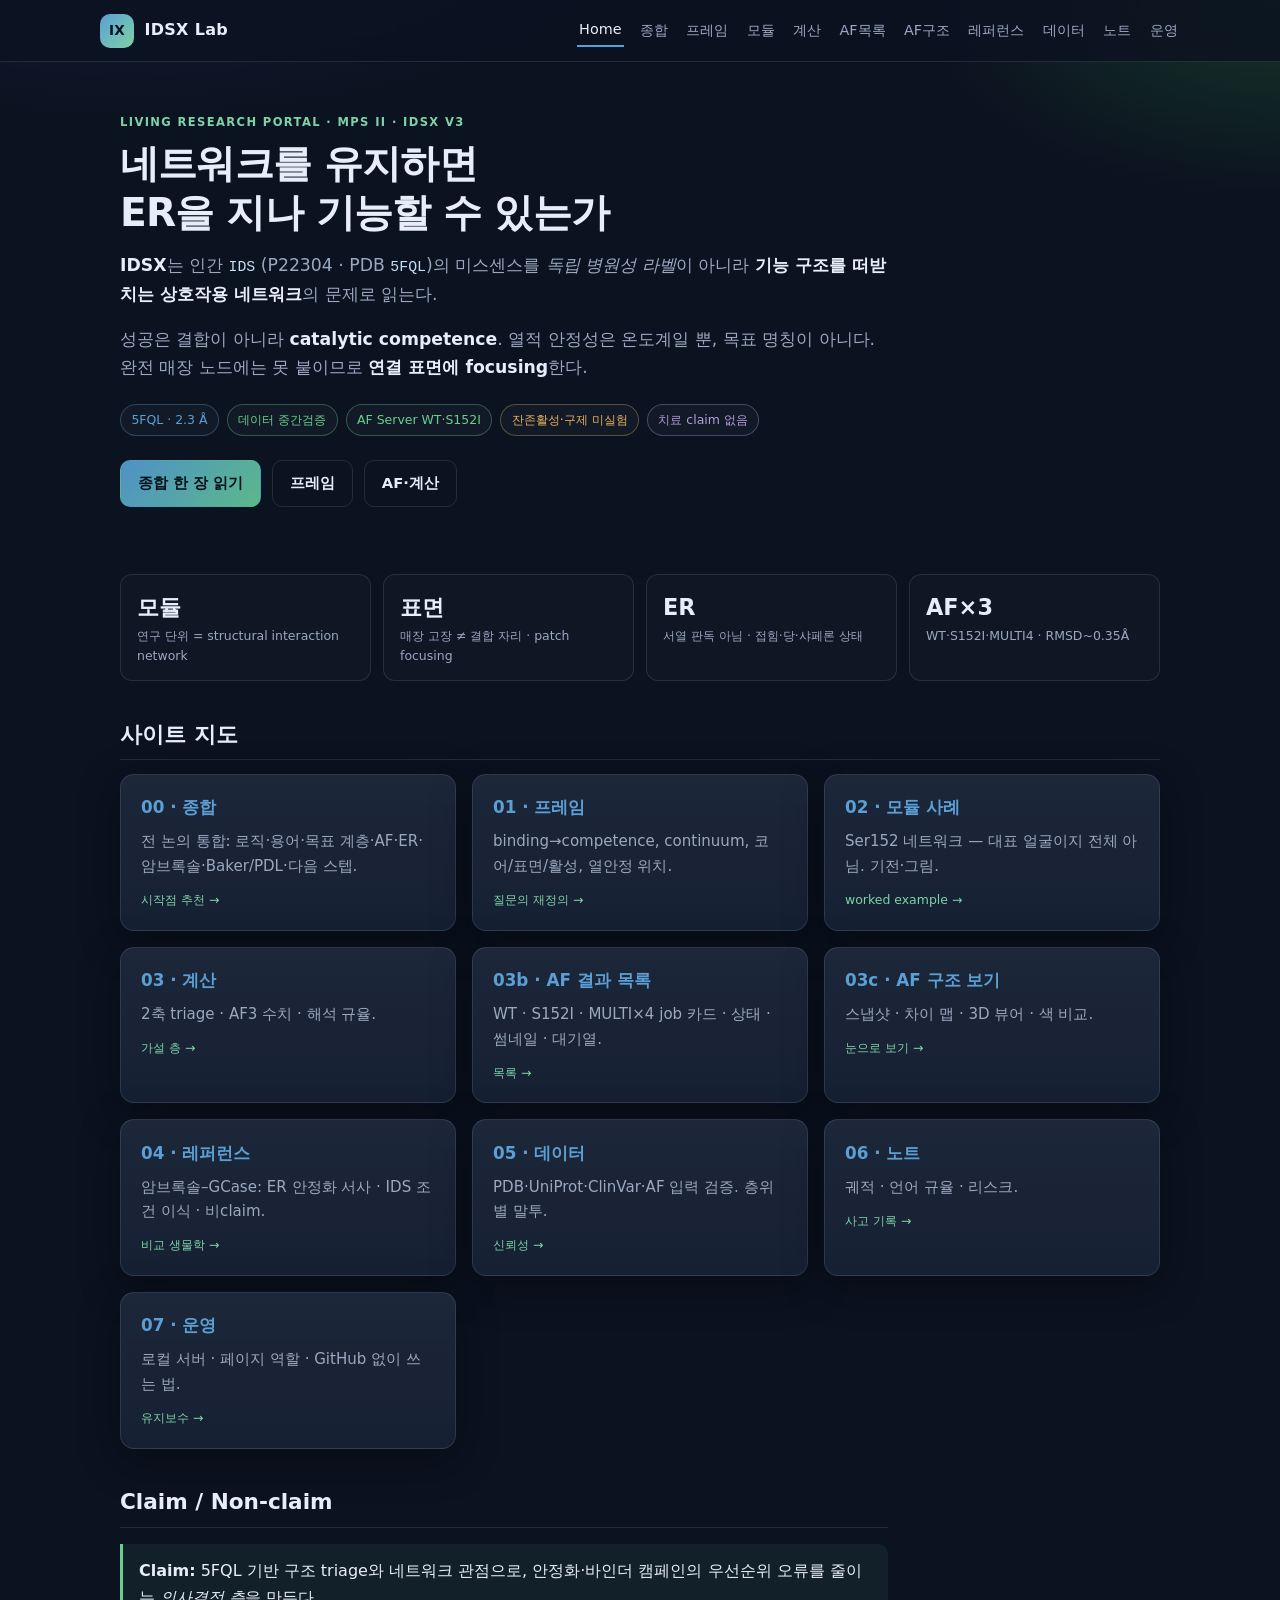
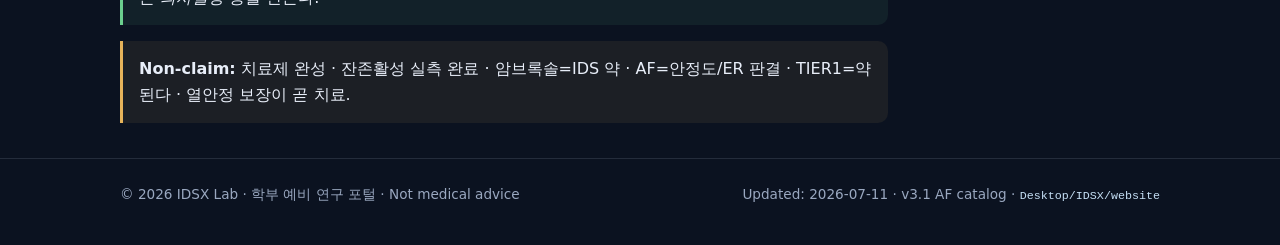
==== index.html @ f078ae76 "Publish IDSX Lab static research portal for GitHub Pages. Includes framework docs, AF job catalog, s" ====
<!DOCTYPE html>
<html lang="ko">
<head>
  <meta charset="utf-8" />
  <meta name="viewport" content="width=device-width, initial-scale=1" />
  <title>IDSX Lab — 구조 네트워크와 기능 구조의 회복</title>
  <meta name="description" content="IDSX: IDS(Hunter/MPS II) 구조 네트워크, ER 품질관리, 표면 focusing, AF 증거, 암브록솔 레퍼런스를 종합한 공개 연구 포털." />
  <link rel="stylesheet" href="assets/css/style.css" />
</head>
<body>
  <div data-nav></div>

  <main class="wrap">
    <section class="hero">
      <div class="kicker">Living research portal · MPS II · IDSX v3</div>
      <h1>네트워크를 유지하면<br/>ER을 지나 기능할 수 있는가</h1>
      <p class="lede">
        <strong style="color:var(--text)">IDSX</strong>는 인간
        <span class="mono">IDS</span> (P22304 · PDB <span class="mono">5FQL</span>)의
        미스센스를 <em>독립 병원성 라벨</em>이 아니라
        <strong style="color:var(--text)">기능 구조를 떠받치는 상호작용 네트워크</strong>의 문제로 읽는다.
      </p>
      <p class="lede" style="margin-top:-.35rem">
        성공은 결합이 아니라
        <strong style="color:var(--text)">catalytic competence</strong>.
        열적 안정성은 온도계일 뿐, 목표 명칭이 아니다.
        완전 매장 노드에는 못 붙이므로 <strong style="color:var(--text)">연결 표면에 focusing</strong>한다.
      </p>
      <div class="badges">
        <span class="badge info">5FQL · 2.3 Å</span>
        <span class="badge ok">데이터 중간검증</span>
        <span class="badge ok">AF Server WT·S152I</span>
        <span class="badge warn">잔존활성·구제 미실험</span>
        <span class="badge purple">치료 claim 없음</span>
      </div>
      <div class="actions">
        <a class="btn btn-primary" href="pages/synthesis.html">종합 한 장 읽기</a>
        <a class="btn btn-ghost" href="pages/framework.html">프레임</a>
        <a class="btn btn-ghost" href="pages/compute.html">AF·계산</a>
      </div>
    </section>

    <section class="block">
      <div class="status-grid">
        <div class="status-pill"><div class="n">모듈</div><div class="l">연구 단위 = structural interaction network</div></div>
        <div class="status-pill"><div class="n">표면</div><div class="l">매장 고장 ≠ 결합 자리 · patch focusing</div></div>
        <div class="status-pill"><div class="n">ER</div><div class="l">서열 판독 아님 · 접힘·당·샤페론 상태</div></div>
        <div class="status-pill"><div class="n">AF×3</div><div class="l">WT·S152I·MULTI4 · RMSD~0.35Å</div></div>
      </div>
    </section>

    <section class="block">
      <h2>사이트 지도</h2>
      <div class="grid grid-2">
        <a class="card" href="pages/synthesis.html">
          <h3>00 · 종합</h3>
          <p>전 논의 통합: 로직·용어·목표 계층·AF·ER·암브록솔·Baker/PDL·다음 스텝.</p>
          <div class="meta">시작점 추천 →</div>
        </a>
        <a class="card" href="pages/framework.html">
          <h3>01 · 프레임</h3>
          <p>binding→competence, continuum, 코어/표면/활성, 열안정 위치.</p>
          <div class="meta">질문의 재정의 →</div>
        </a>
        <a class="card" href="pages/module-case.html">
          <h3>02 · 모듈 사례</h3>
          <p>Ser152 네트워크 — 대표 얼굴이지 전체 아님. 기전·그림.</p>
          <div class="meta">worked example →</div>
        </a>
        <a class="card" href="pages/compute.html">
          <h3>03 · 계산</h3>
          <p>2축 triage · AF3 수치 · 해석 규율.</p>
          <div class="meta">가설 층 →</div>
        </a>
        <a class="card" href="pages/af-catalog.html">
          <h3>03b · AF 결과 목록</h3>
          <p>WT · S152I · MULTI×4 job 카드 · 상태 · 썸네일 · 대기열.</p>
          <div class="meta">목록 →</div>
        </a>
        <a class="card" href="pages/structures.html">
          <h3>03c · AF 구조 보기</h3>
          <p>스냅샷 · 차이 맵 · 3D 뷰어 · 색 비교.</p>
          <div class="meta">눈으로 보기 →</div>
        </a>
        <a class="card" href="pages/ambroxol-gcase.html">
          <h3>04 · 레퍼런스</h3>
          <p>암브록솔–GCase: ER 안정화 서사 · IDS 조건 이식 · 비claim.</p>
          <div class="meta">비교 생물학 →</div>
        </a>
        <a class="card" href="pages/data-audit.html">
          <h3>05 · 데이터</h3>
          <p>PDB·UniProt·ClinVar·AF 입력 검증. 층위별 말투.</p>
          <div class="meta">신뢰성 →</div>
        </a>
        <a class="card" href="pages/notebook.html">
          <h3>06 · 노트</h3>
          <p>궤적 · 언어 규율 · 리스크.</p>
          <div class="meta">사고 기록 →</div>
        </a>
        <a class="card" href="pages/update.html">
          <h3>07 · 운영</h3>
          <p>로컬 서버 · 페이지 역할 · GitHub 없이 쓰는 법.</p>
          <div class="meta">유지보수 →</div>
        </a>
      </div>
    </section>

    <section class="block prose">
      <h2>Claim / Non-claim</h2>
      <div class="callout ok">
        <strong>Claim:</strong> 5FQL 기반 구조 triage와 네트워크 관점으로,
        안정화·바인더 캠페인의 우선순위 오류를 줄이는 <em>의사결정 층</em>을 만든다.
      </div>
      <div class="callout warn">
        <strong>Non-claim:</strong> 치료제 완성 · 잔존활성 실측 완료 · 암브록솔=IDS 약 ·
        AF=안정도/ER 판결 · TIER1=약 된다 · 열안정 보장이 곧 치료.
      </div>
    </section>
  </main>

  <footer class="footer">
    <div class="wrap">
      <div>© <span data-year></span> IDSX Lab · 학부 예비 연구 포털 · Not medical advice</div>
      <div>Updated: 2026-07-11 · v3.1 AF catalog · <span class="mono">Desktop/IDSX/website</span></div>
    </div>
  </footer>
  <script src="assets/js/nav.js"></script>
</body>
</html>
---- assets/css/style.css ----
/* IDSX Research Lab — static site */
:root {
  --bg: #0b1220;
  --bg-soft: #121a2b;
  --card: #162033;
  --card-hover: #1b2740;
  --border: rgba(148, 163, 184, 0.18);
  --text: #e8eef9;
  --muted: #9aa8c0;
  --accent: #5b9fd4;
  --accent-2: #7dd3a7;
  --warn: #e6b35a;
  --danger: #e07a7a;
  --ok: #6bcf8e;
  --purple: #b39ddb;
  --radius: 14px;
  --shadow: 0 10px 40px rgba(0,0,0,.35);
  --max: 1080px;
  --font: "Inter", "Pretendard", "Apple SD Gothic Neo", "Noto Sans KR", system-ui, sans-serif;
  --mono: "IBM Plex Mono", "SF Mono", ui-monospace, monospace;
}

* { box-sizing: border-box; }
html { scroll-behavior: smooth; }
body {
  margin: 0;
  font-family: var(--font);
  background: radial-gradient(1200px 600px at 10% -10%, #1a2a4a 0%, transparent 50%),
              radial-gradient(900px 500px at 100% 0%, #163528 0%, transparent 40%),
              var(--bg);
  color: var(--text);
  line-height: 1.65;
  min-height: 100vh;
}

a { color: var(--accent); text-decoration: none; }
a:hover { text-decoration: underline; }

.wrap { max-width: var(--max); margin: 0 auto; padding: 0 1.25rem; }

/* Nav */
.nav {
  position: sticky; top: 0; z-index: 50;
  backdrop-filter: blur(14px);
  background: rgba(11, 18, 32, 0.82);
  border-bottom: 1px solid var(--border);
}
.nav-inner {
  display: flex; align-items: center; justify-content: space-between;
  gap: 1rem; padding: .85rem 0; flex-wrap: wrap;
}
.brand {
  display: flex; align-items: center; gap: .65rem;
  color: var(--text); font-weight: 700; letter-spacing: .02em;
  text-decoration: none;
}
.brand:hover { text-decoration: none; }
.brand-mark {
  width: 34px; height: 34px; border-radius: 10px;
  background: linear-gradient(135deg, #5b9fd4, #7dd3a7);
  display: grid; place-items: center; color: #0b1220; font-weight: 800; font-size: .85rem;
}
.nav-links { display: flex; flex-wrap: wrap; gap: .35rem .85rem; align-items: center; }
.nav-links a {
  color: var(--muted); font-size: .9rem; padding: .25rem .15rem;
}
.nav-links a:hover, .nav-links a.active { color: var(--text); text-decoration: none; }
.nav-links a.active { border-bottom: 2px solid var(--accent); }

/* Hero */
.hero {
  padding: 3.2rem 0 2rem;
}
.hero h1 {
  font-size: clamp(1.7rem, 3.5vw, 2.45rem);
  line-height: 1.25; margin: 0 0 .9rem;
  letter-spacing: -0.02em;
}
.hero .lede {
  font-size: 1.08rem; color: var(--muted); max-width: 48rem; margin: 0 0 1.4rem;
}
.badges { display: flex; flex-wrap: wrap; gap: .5rem; margin-bottom: 1.5rem; }
.badge {
  font-size: .78rem; padding: .28rem .65rem; border-radius: 999px;
  border: 1px solid var(--border); color: var(--muted); background: rgba(255,255,255,.03);
}
.badge.ok { color: var(--ok); border-color: rgba(107,207,142,.35); }
.badge.warn { color: var(--warn); border-color: rgba(230,179,90,.35); }
.badge.info { color: var(--accent); border-color: rgba(91,159,212,.35); }
.badge.purple { color: var(--purple); border-color: rgba(179,157,219,.35); }

.actions { display: flex; flex-wrap: wrap; gap: .7rem; }
.btn {
  display: inline-flex; align-items: center; gap: .4rem;
  padding: .65rem 1.05rem; border-radius: 10px; font-weight: 600; font-size: .92rem;
  border: 1px solid transparent; cursor: pointer; text-decoration: none;
}
.btn:hover { text-decoration: none; transform: translateY(-1px); }
.btn-primary { background: linear-gradient(135deg, #4f91c8, #5bb98a); color: #071018; }
.btn-ghost { background: transparent; border-color: var(--border); color: var(--text); }

/* Layout */
main { padding-bottom: 4rem; }
.grid { display: grid; gap: 1rem; }
.grid-2 { grid-template-columns: repeat(auto-fit, minmax(260px, 1fr)); }
.grid-3 { grid-template-columns: repeat(auto-fit, minmax(220px, 1fr)); }

.card {
  background: linear-gradient(180deg, rgba(255,255,255,.03), transparent), var(--card);
  border: 1px solid var(--border);
  border-radius: var(--radius);
  padding: 1.2rem 1.25rem;
  box-shadow: var(--shadow);
  transition: border-color .15s, background .15s;
}
.card:hover { border-color: rgba(91,159,212,.35); background: var(--card-hover); }
.card h3 { margin: 0 0 .45rem; font-size: 1.05rem; }
.card p { margin: 0; color: var(--muted); font-size: .94rem; }
.card .meta { margin-top: .7rem; font-size: .78rem; color: var(--accent-2); }

section.block { margin: 2.2rem 0; }
section.block h2 {
  font-size: 1.35rem; margin: 0 0 .85rem;
  padding-bottom: .45rem; border-bottom: 1px solid var(--border);
}
.prose { max-width: 48rem; }
.prose p { color: var(--muted); }
.prose strong { color: var(--text); }
.prose ul, .prose ol { color: var(--muted); padding-left: 1.2rem; }
.prose li { margin: .35rem 0; }
.prose h3 { margin-top: 1.6rem; color: var(--text); }

.callout {
  border-left: 3px solid var(--accent);
  background: rgba(91,159,212,.08);
  padding: .9rem 1rem; border-radius: 0 10px 10px 0;
  margin: 1rem 0; color: var(--text);
}
.callout.warn { border-color: var(--warn); background: rgba(230,179,90,.08); }
.callout.ok { border-color: var(--ok); background: rgba(107,207,142,.08); }
.callout.danger { border-color: var(--danger); background: rgba(224,122,122,.08); }

table {
  width: 100%; border-collapse: collapse; font-size: .88rem;
  margin: 1rem 0; overflow: hidden; border-radius: 10px;
}
th, td {
  border: 1px solid var(--border); padding: .55rem .65rem; text-align: left; vertical-align: top;
}
th { background: rgba(255,255,255,.04); color: var(--text); font-weight: 600; }
td { color: var(--muted); }
tr:hover td { background: rgba(255,255,255,.02); color: var(--text); }
code, .mono { font-family: var(--mono); font-size: .86em; color: #c5dff5; }
.tag {
  display: inline-block; font-size: .72rem; padding: .12rem .4rem; border-radius: 6px;
  margin-right: .25rem; border: 1px solid var(--border);
}
.tag.s { color: var(--accent); }
.tag.c { color: var(--warn); }
.tag.h { color: var(--purple); }

.figure {
  margin: 1.2rem 0; border: 1px solid var(--border); border-radius: 12px; overflow: hidden;
  background: #0a0f18;
}
.figure img { width: 100%; display: block; }
.figure figcaption {
  padding: .7rem 1rem; font-size: .82rem; color: var(--muted); border-top: 1px solid var(--border);
}

.timeline { border-left: 2px solid var(--border); margin-left: .4rem; padding-left: 1.1rem; }
.timeline .item { margin: 0 0 1.1rem; position: relative; }
.timeline .item::before {
  content: ""; position: absolute; left: -1.4rem; top: .45rem;
  width: 10px; height: 10px; border-radius: 50%; background: var(--accent);
  box-shadow: 0 0 0 3px rgba(91,159,212,.2);
}
.timeline .when { font-size: .78rem; color: var(--accent-2); }
.timeline h4 { margin: .15rem 0; }

.footer {
  border-top: 1px solid var(--border); padding: 1.5rem 0 2.5rem;
  color: var(--muted); font-size: .85rem;
}
.footer .wrap { display: flex; flex-wrap: wrap; gap: 1rem; justify-content: space-between; }

.kicker {
  text-transform: uppercase; letter-spacing: .12em; font-size: .72rem;
  color: var(--accent-2); font-weight: 700; margin-bottom: .4rem;
}

.status-grid { display: grid; gap: .75rem; grid-template-columns: repeat(auto-fit, minmax(180px, 1fr)); }
.status-pill {
  border: 1px solid var(--border); border-radius: 12px; padding: .85rem 1rem;
  background: rgba(255,255,255,.02);
}
.status-pill .n { font-size: 1.4rem; font-weight: 750; color: var(--text); }
.status-pill .l { font-size: .78rem; color: var(--muted); }

@media (max-width: 640px) {
  .nav-links { width: 100%; }
  .hero { padding-top: 2rem; }
}
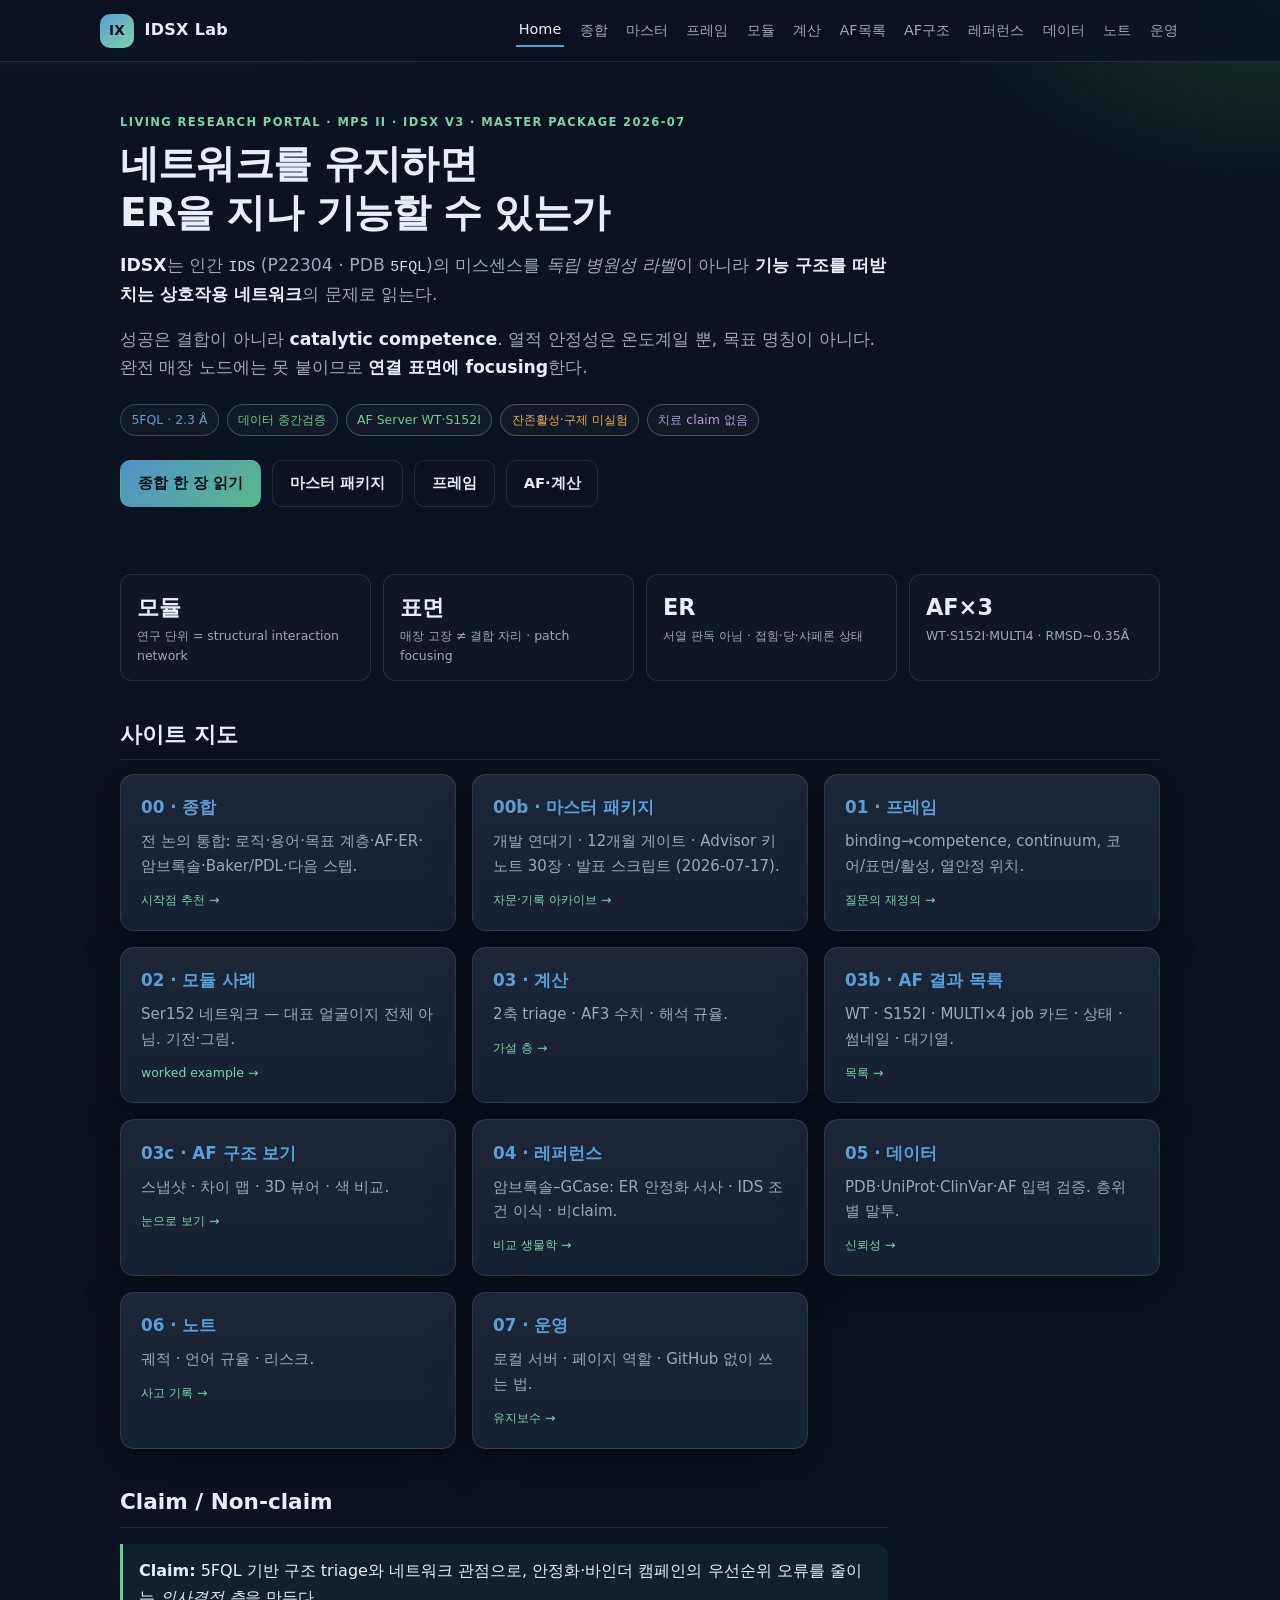
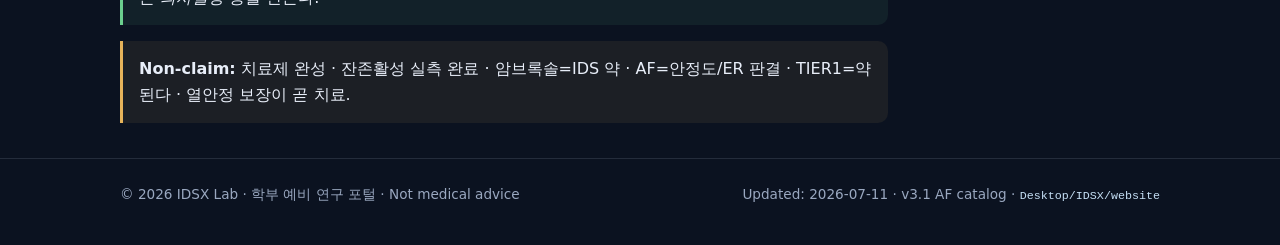
==== commit 8343dfe9: "Add Master Package 2026-07: chronicle, 12-month plan, advisor deck Publish advisor-grade archive of " ====
--- a/index.html
+++ b/index.html
@@ -12,7 +12,7 @@
 
   <main class="wrap">
     <section class="hero">
-      <div class="kicker">Living research portal · MPS II · IDSX v3</div>
+      <div class="kicker">Living research portal · MPS II · IDSX v3 · Master Package 2026-07</div>
       <h1>네트워크를 유지하면<br/>ER을 지나 기능할 수 있는가</h1>
       <p class="lede">
         <strong style="color:var(--text)">IDSX</strong>는 인간
@@ -35,6 +35,7 @@
       </div>
       <div class="actions">
         <a class="btn btn-primary" href="pages/synthesis.html">종합 한 장 읽기</a>
+        <a class="btn btn-ghost" href="pages/master-package.html">마스터 패키지</a>
         <a class="btn btn-ghost" href="pages/framework.html">프레임</a>
         <a class="btn btn-ghost" href="pages/compute.html">AF·계산</a>
       </div>
@@ -56,6 +57,11 @@
           <h3>00 · 종합</h3>
           <p>전 논의 통합: 로직·용어·목표 계층·AF·ER·암브록솔·Baker/PDL·다음 스텝.</p>
           <div class="meta">시작점 추천 →</div>
+        </a>
+        <a class="card" href="pages/master-package.html">
+          <h3>00b · 마스터 패키지</h3>
+          <p>개발 연대기 · 12개월 게이트 · Advisor 키노트 30장 · 발표 스크립트 (2026-07-17).</p>
+          <div class="meta">자문·기록 아카이브 →</div>
         </a>
         <a class="card" href="pages/framework.html">
           <h3>01 · 프레임</h3>
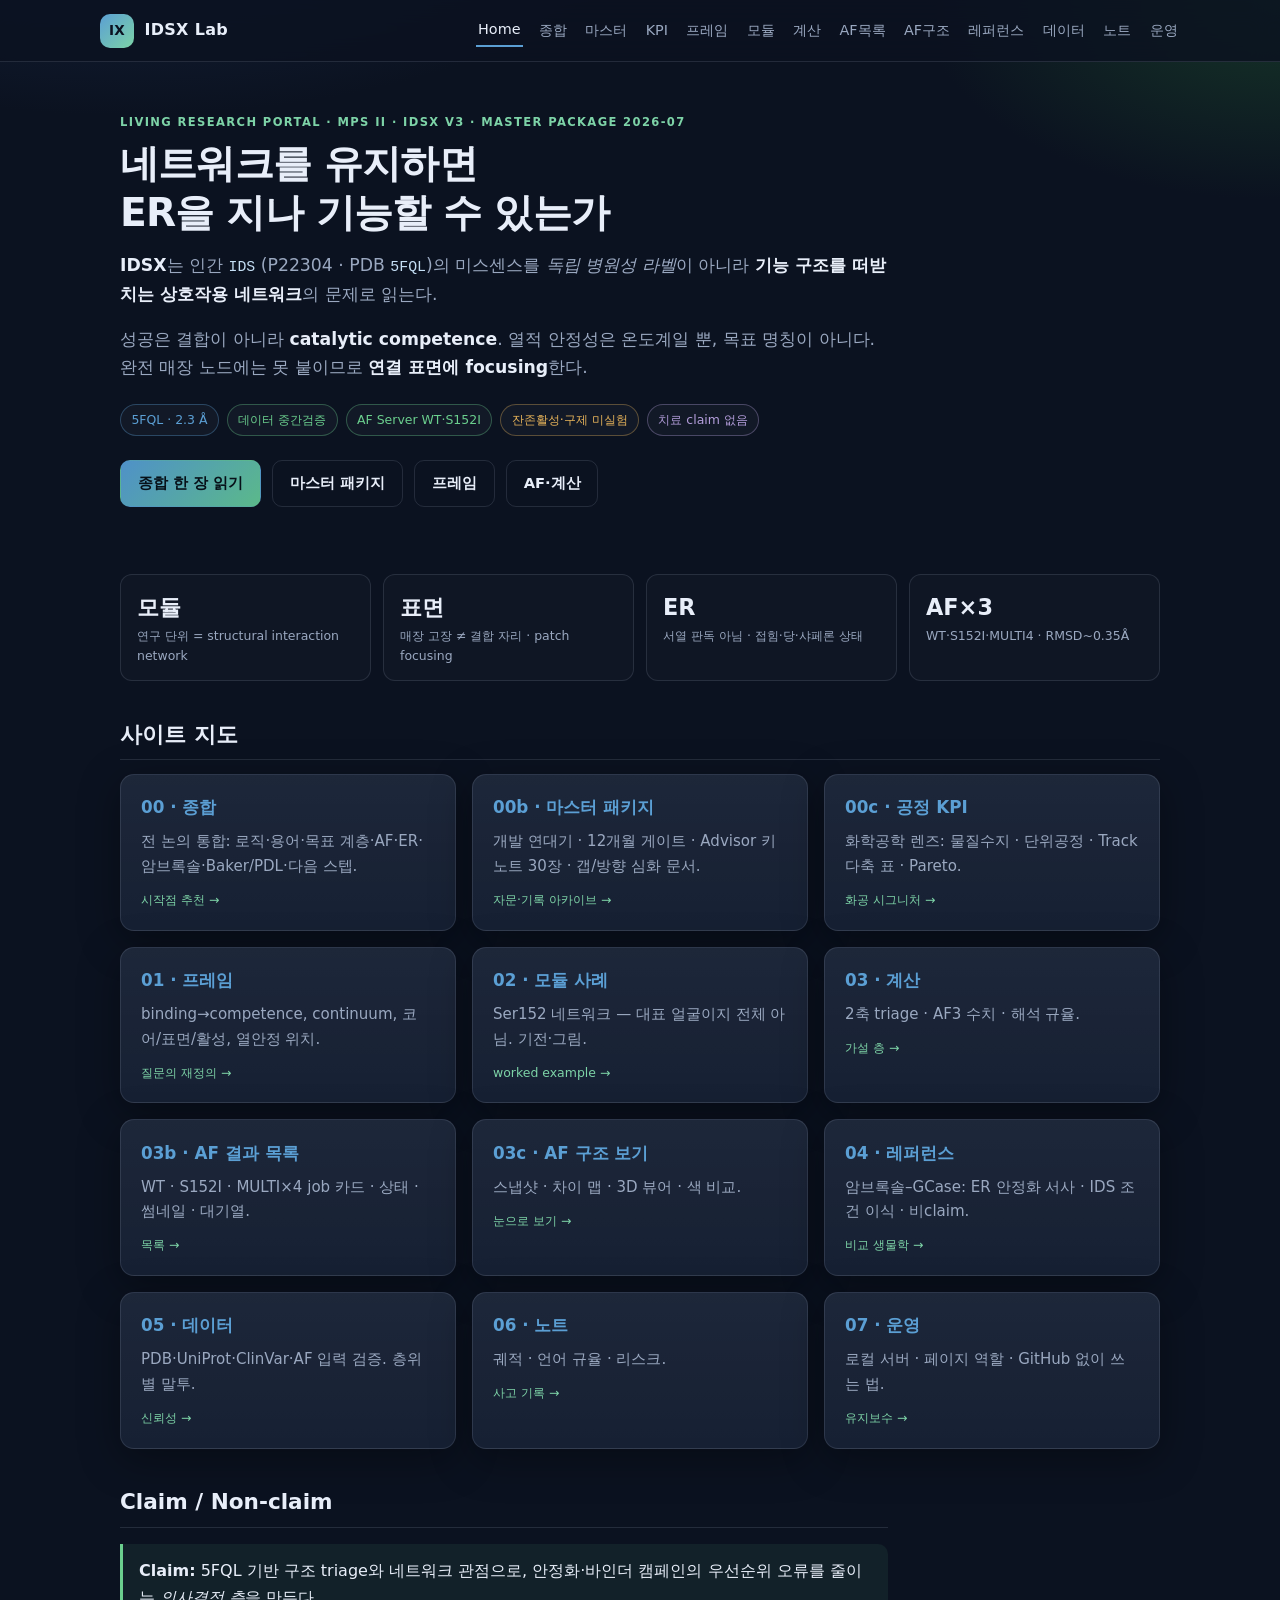
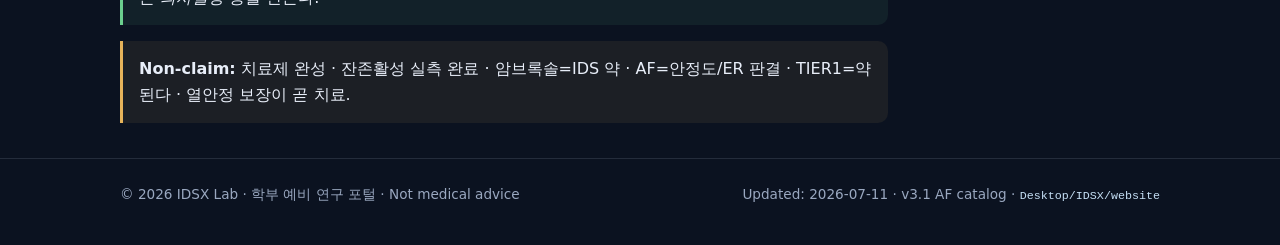
==== commit 28232845: "Deepen Master Package: ChemE frame, directions D1–D8, gap checklist, KPI page Autonomous re-analysis" ====
--- a/index.html
+++ b/index.html
@@ -60,8 +60,13 @@
         </a>
         <a class="card" href="pages/master-package.html">
           <h3>00b · 마스터 패키지</h3>
-          <p>개발 연대기 · 12개월 게이트 · Advisor 키노트 30장 · 발표 스크립트 (2026-07-17).</p>
+          <p>개발 연대기 · 12개월 게이트 · Advisor 키노트 30장 · 갭/방향 심화 문서.</p>
           <div class="meta">자문·기록 아카이브 →</div>
+        </a>
+        <a class="card" href="pages/process-kpi.html">
+          <h3>00c · 공정 KPI</h3>
+          <p>화학공학 렌즈: 물질수지 · 단위공정 · Track 다축 표 · Pareto.</p>
+          <div class="meta">화공 시그니처 →</div>
         </a>
         <a class="card" href="pages/framework.html">
           <h3>01 · 프레임</h3>
